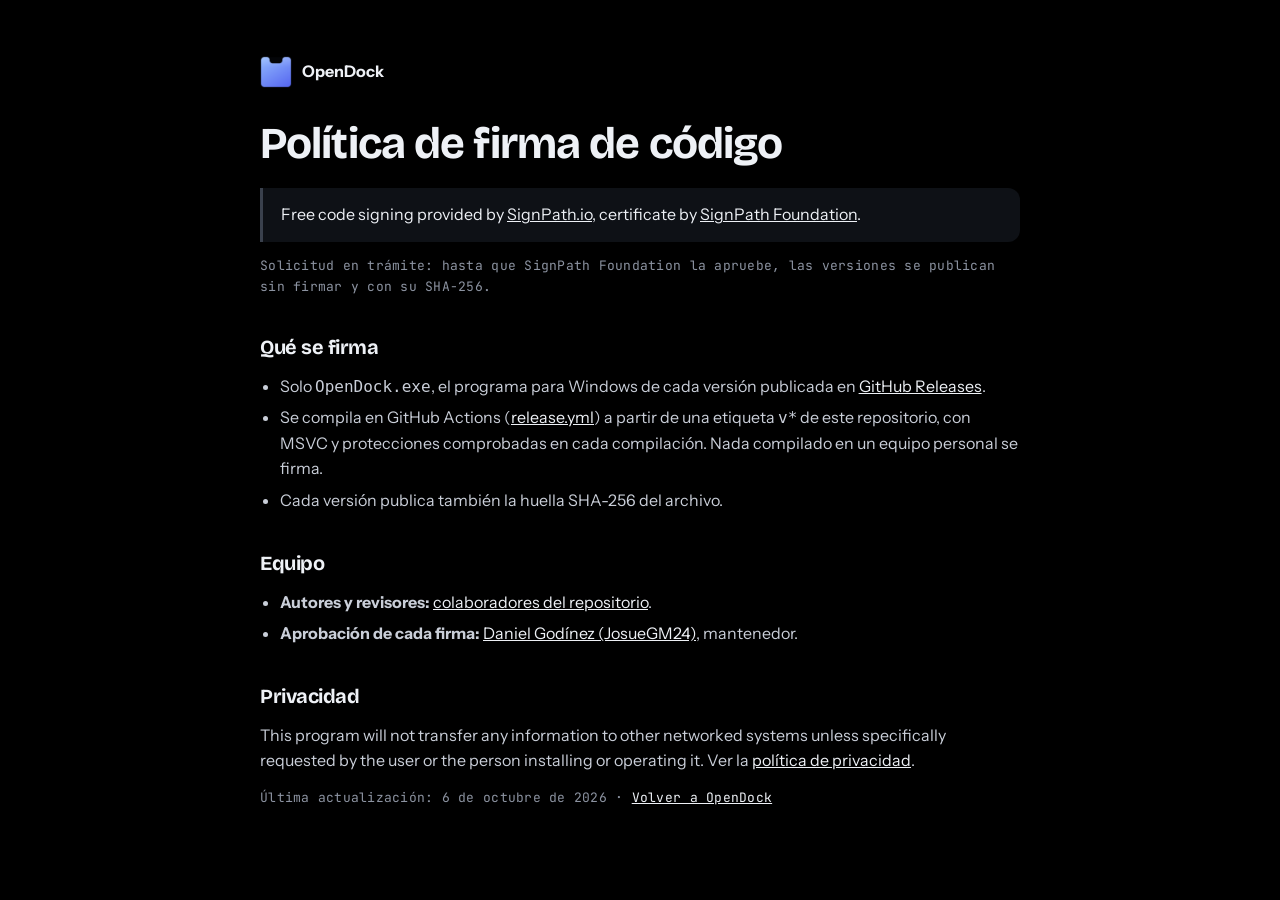
==== docs/firma.html @ fb625aed "Web: política de privacidad, política de firma de código y mención de SignPath en la descarga Lo que" ====
<!doctype html>
<html lang="es">
<head>
<meta charset="utf-8">
<meta name="viewport" content="width=device-width, initial-scale=1">
<title>Política de firma de código — OpenDock</title>
<link rel="canonical" href="https://open-dock.netlify.app/firma.html">
<link rel="icon" type="image/png" href="assets/favicon.png">
<link rel="preconnect" href="https://fonts.googleapis.com">
<link rel="preconnect" href="https://fonts.gstatic.com" crossorigin>
<link rel="stylesheet" href="https://fonts.googleapis.com/css2?family=Bricolage+Grotesque:opsz,wght@12..96,500;12..96,700;12..96,800&family=Instrument+Sans:wght@400;500;600&family=JetBrains+Mono:wght@400;500&display=swap">
<link rel="stylesheet" href="assets/site.css?v=8bc5d6012a">
<style>
.doc { max-width: 760px; margin: 0 auto; padding-block: 56px 72px; display: grid; gap: 14px; }
.doc h1 { font: 700 clamp(30px, 5vw, 44px)/1.1 var(--display); letter-spacing: -.02em; margin: 18px 0 6px; }
.doc h2 { font: 700 20px/1.3 var(--display); margin: 22px 0 0; }
.doc p, .doc li { color: #C9CED8; font-size: 16px; line-height: 1.6; }
.doc p { margin: 0; }
.doc ul { margin: 0; padding-left: 20px; display: grid; gap: 6px; }
.doc a { color: var(--ink); }
.doc .meta { color: var(--mute); font-size: 13px; }
.doc blockquote { margin: 0; padding: 14px 18px; border-left: 3px solid #3A414D; background: #0E1116; border-radius: 0 12px 12px 0; color: var(--ink); }
</style>
</head>
<body>
<main class="wrap doc">
  <a href="./" style="display:inline-flex;align-items:center;gap:10px;text-decoration:none;color:var(--ink);font-weight:700"><img src="assets/logo.png" alt="" width="32" height="32">OpenDock</a>

  <h1>Política de firma de código</h1>
  <blockquote>Free code signing provided by <a href="https://about.signpath.io/" rel="noopener">SignPath.io</a>, certificate by <a href="https://signpath.org/" rel="noopener">SignPath Foundation</a>.</blockquote>
  <p class="meta">Solicitud en trámite: hasta que SignPath Foundation la apruebe, las versiones se publican sin firmar y con su SHA-256.</p>
  <h2>Qué se firma</h2>
  <ul>
    <li>Solo <code>OpenDock.exe</code>, el programa para Windows de cada versión publicada en <a href="https://github.com/JosueGM24/OpenDock/releases">GitHub Releases</a>.</li>
    <li>Se compila en GitHub Actions (<a href="https://github.com/JosueGM24/OpenDock/blob/main/.github/workflows/release.yml">release.yml</a>) a partir de una etiqueta <code>v*</code> de este repositorio, con MSVC y protecciones comprobadas en cada compilación. Nada compilado en un equipo personal se firma.</li>
    <li>Cada versión publica también la huella SHA-256 del archivo.</li>
  </ul>
  <h2>Equipo</h2>
  <ul>
    <li><b>Autores y revisores:</b> <a href="https://github.com/JosueGM24/OpenDock/graphs/contributors">colaboradores del repositorio</a>.</li>
    <li><b>Aprobación de cada firma:</b> <a href="https://github.com/JosueGM24">Daniel Godínez (JosueGM24)</a>, mantenedor.</li>
  </ul>
  <h2>Privacidad</h2>
  <p>This program will not transfer any information to other networked systems unless specifically requested by the user or the person installing or operating it. Ver la <a href="privacidad.html">política de privacidad</a>.</p>
  <p class="meta">Última actualización: 6 de octubre de 2026 · <a href="./">Volver a OpenDock</a></p>
</main>
</body>
</html>
---- docs/assets/site.css ----
:root { padding-top: env(safe-area-inset-top, 0px); padding-bottom: env(safe-area-inset-bottom, 0px); }
body { margin: 0; }
img { max-width: 100%; }
[hidden] { display: none !important; }
:root {
  color-scheme: dark;
  --oled: #000000;
  --ink: #EEF1F6;
  --mute: #8C93A1;
  --line: #1B1F27;
  --panel: #0B0D11;
  --accent: #8FB8FF;
  --accent-2: #627CFF;
  --display: "Bricolage Grotesque", "Segoe UI Variable Display", "Segoe UI", system-ui, sans-serif;
  --body: "Instrument Sans", "Segoe UI Variable Text", "Segoe UI", system-ui, sans-serif;
  --mono: "JetBrains Mono", "Cascadia Mono", Consolas, monospace;
  --spring: cubic-bezier(.34, 1.56, .64, 1);
  --spring-t: .7s;
}
:root[data-bounce="soft"]   { --spring: cubic-bezier(.3, 1.12, .5, 1); --spring-t: .6s; }
:root[data-bounce="bouncy"] { --spring: cubic-bezier(.28, 2.0, .48, 1); --spring-t: .85s; }
* { box-sizing: border-box; }
body { background: var(--oled); color: var(--ink); font: 16px/1.6 var(--body); padding-inline: 20px; -webkit-font-smoothing: antialiased; }
.wrap { max-width: 1120px; margin-inline: auto; }
a { color: var(--accent); }
button { font: inherit; color: inherit; }
:focus-visible { outline: 2px solid var(--accent); outline-offset: 3px; border-radius: 6px; }
.meta { font: 12px/1.5 var(--mono); color: var(--mute); letter-spacing: .02em; }

/* ── cabecera ── */
header.top { display: flex; align-items: center; justify-content: space-between; gap: 16px; padding-block: 22px; }
.brand { display: flex; align-items: center; gap: 10px; font: 700 19px/1 var(--display); letter-spacing: -.01em; color: var(--ink); text-decoration: none; }
.brand img { width: 30px; height: 30px; display: block; }
nav.links { display: flex; gap: 22px; font-size: 14px; align-items: center; }
nav.links a { color: var(--mute); text-decoration: none; }
nav.links a:hover { color: var(--ink); }
.tag { font: 500 11px/1 var(--mono); color: var(--ink); border: 1px solid #2A303B; border-radius: 999px; padding: 6px 10px; }

/* ── héroe ── */
.hero { padding-block: 36px 24px; display: grid; gap: 36px; }
.hero h1 { font: 800 clamp(44px, 8.4vw, 104px)/.92 var(--display); letter-spacing: -.035em; margin: 0; text-wrap: balance; }
.hero h1 .soft { color: var(--mute); font-weight: 500; }
.hero-copy { display: grid; grid-template-columns: minmax(0, 1.3fr) minmax(0, 1fr); gap: 32px; align-items: end; }
.lede { font-size: 18px; color: #C9CED8; max-width: 52ch; margin: 0; }
.cta-row { display: flex; flex-wrap: wrap; gap: 12px; align-items: center; justify-self: end; }
.also { grid-column: 1 / -1; justify-self: end; margin: 0; display: inline-flex; align-items: center; gap: 8px; font-size: 14px; color: #8E95A3; }
.also svg { width: 16px; height: 16px; flex: none; }
.also a { color: var(--ink); font-weight: 600; text-decoration: none; border-bottom: 1px solid #3A414D; }
.also a:hover { border-color: var(--ink); }
.btn { display: inline-flex; align-items: center; gap: 10px; padding: 13px 20px; border-radius: 999px; font: 600 15px/1 var(--body); text-decoration: none; border: 1px solid transparent; cursor: pointer; transition: transform .45s var(--spring); }
.btn:hover { transform: translateY(-2px) scale(1.02); }
.btn-primary { background: var(--ink); color: #06080B; }
.btn-ghost { color: var(--ink); border-color: #2A303B; background: transparent; }

/* ── controles de la demo ── */
.controls { display: flex; flex-wrap: wrap; gap: 10px 22px; align-items: center; margin-bottom: 14px; }
.ctl { display: flex; align-items: center; gap: 10px; }
.ctl > span { font: 500 12px/1 var(--mono); color: var(--mute); text-transform: uppercase; letter-spacing: .07em; }
.seg { display: inline-flex; background: #0E1116; border: 1px solid #1E232C; border-radius: 999px; padding: 3px; }
.seg button { border: 0; background: transparent; padding: 7px 13px; border-radius: 999px; font: 500 13px/1 var(--body); color: #AEB5C2; cursor: pointer; transition: background .25s, color .25s; }
.seg button[aria-pressed="true"] { background: var(--ink); color: #06080B; }
.switch { display: inline-flex; align-items: center; gap: 8px; background: none; border: 0; cursor: pointer; padding: 0; font: 500 13px/1 var(--body); color: #C9CED8; }
.switch i { width: 34px; height: 20px; border-radius: 999px; background: #232833; position: relative; transition: background .25s; }
.switch i::after { content: ""; position: absolute; left: 2px; top: 2px; width: 16px; height: 16px; border-radius: 50%; background: #fff; transition: transform .5s var(--spring); }
.switch[aria-pressed="true"] i { background: var(--accent-2); }
.switch[aria-pressed="true"] i::after { transform: translateX(14px); }

/* ── pantalla de demo: un monitor de 1280×800 px lógicos, escalado ── */
.screen-box { position: relative; width: 100%; aspect-ratio: 16 / 10; max-width: 100%; border-radius: 14px; overflow: hidden;
  box-shadow: 0 0 0 1px #1E232C, 0 40px 120px -30px rgba(80, 120, 255, .25); background: #0B0F18; }
.desk { position: absolute; left: 0; top: 0; width: 1280px; height: 800px; transform-origin: 0 0; overflow: hidden; isolation: isolate;
  user-select: none; -webkit-user-select: none; cursor: default;
  font-family: "Segoe UI Variable Text", "Segoe UI", system-ui, sans-serif;
  background:
    radial-gradient(55% 65% at 20% 28%, #2F6AA6 0%, transparent 62%),
    radial-gradient(48% 58% at 82% 78%, #8A3F9C 0%, transparent 64%),
    radial-gradient(40% 40% at 60% 20%, #1E8C8C 0%, transparent 70%),
    linear-gradient(140deg, #10213D, #3A2052);
  --bg: #000; --fg: #FFF; --fg2: #AEAEB2; --fg3: #6E6E73; --card: #1C1C1E; --cardHot: #2C2C2E; --line: #38383A;
  --barbg: #000; --barfg: #FFF; --barfg2: #C7C7CC;
  --ccbg: #000; --cccard: #1C1C1E; --track: #3A3A3C; --fill: #FFF; --ink: #1C1C1E;
  --accent: #60CDFF; --glass: none; --ccglass: none; --hair: transparent;
  --dockbg: rgba(0, 0, 0, .75); --run: #FFF; }
.desk[data-mat="glass"] { --bg: rgba(28, 28, 30, .52); --barbg: rgba(28, 28, 30, .52); --card: rgba(255, 255, 255, .075); --cardHot: rgba(255, 255, 255, .13);
  --ccbg: rgba(28, 28, 30, .58); --cccard: rgba(255, 255, 255, .09); --glass: blur(14px) saturate(1.5); --ccglass: blur(22px) saturate(1.5);
  --dockbg: rgba(28, 28, 30, .75); }
.desk[data-mat="system"] { --bg: #F2F2F7; --fg: #000; --fg2: #6C6C70; --fg3: #A1A1A6; --card: #FFF; --cardHot: #E5E5EA; --line: #D1D1D6;
  --barbg: #F2F2F7; --barfg: #000; --barfg2: #3C3C43; --ccbg: #E5E5EA; --cccard: #FFF; --track: #E5E5EA; --fill: #1C1C1E; --ink: #FFF;
  --accent: #005FB8; --hair: rgba(199, 199, 204, .55); --dockbg: rgba(242, 242, 247, .75); --run: #1C1C1E; }
.surf { background: var(--bg); -webkit-backdrop-filter: var(--glass); backdrop-filter: var(--glass); }

/* ventanas de ejemplo */
.dwin { position: absolute; border-radius: 8px; overflow: hidden; box-shadow: 0 18px 50px rgba(0,0,0,.35), 0 0 0 1px rgba(255,255,255,.07); }
.dwin .tb { height: 32px; display: flex; align-items: center; gap: 8px; padding-inline: 12px; font-size: 12px; }
.dwin .tb img, .dwin .tb i { width: 16px; height: 16px; border-radius: 4px; display: block; }
.dwin .tb { cursor: default; touch-action: none; }
.dwin .tb .ctl { margin-left: auto; margin-right: -12px; display: flex; height: 32px; color: inherit; font-size: 11px; }
.dwin .tb .ctl b { width: 46px; display: grid; place-items: center; font-weight: 400; opacity: .75; }
.dwin .tb .ctl b:hover { background: rgba(128, 128, 128, .18); opacity: 1; }
.dwin .tb .ctl b[data-a="close"]:hover { background: #C42B1C; color: #fff; }
.dwin.anim { transition: left .2s cubic-bezier(.2, .8, .2, 1), top .2s cubic-bezier(.2, .8, .2, 1), width .2s cubic-bezier(.2, .8, .2, 1), height .2s cubic-bezier(.2, .8, .2, 1), opacity .2s, transform .25s cubic-bezier(.2, .8, .2, 1); }
.dwin.maxed { border-radius: 0; box-shadow: none; }
.dwin.gone { opacity: 0; pointer-events: none; }
.dwin .ln { position: absolute; left: 24px; height: 9px; border-radius: 5px; }
.w-files { left: 90px; top: 92px; width: 560px; height: 400px; background: rgba(32, 32, 36, .92); color: #E6E6EA; }
.w-files .ln { background: rgba(255,255,255,.09); }
.w-app { left: 430px; top: 150px; width: 620px; height: 420px; background: #F5F6F8; color: #1C1C1E; }
.w-app .ln { background: rgba(0,0,0,.08); }

/* barra superior: 28 px */
.dbar { position: absolute; left: 0; top: 0; width: 1280px; height: 28px; z-index: 30; display: flex; align-items: center; color: var(--barfg);
  background: var(--barbg); -webkit-backdrop-filter: var(--glass); backdrop-filter: var(--glass); font-size: 13px; }
.dbar .left { position: absolute; left: 16px; top: 0; height: 28px; display: flex; align-items: center; }
.dbar .left .ico { width: 13px; height: 13px; border-radius: 3.5px; display: block; }
.dbar .left b { margin-left: 8px; font-weight: 700; white-space: nowrap; }
.dbar .right { position: absolute; right: 16px; top: 0; height: 28px; display: flex; align-items: center; }
.dbar .clock { font-weight: 700; white-space: pre; font-variant-numeric: tabular-nums; }
.bi { display: block; padding: 0; border: 0; background: none; color: inherit; cursor: default; transform-origin: 50% 50%; }
.bi svg { display: block; overflow: visible; }
/* esquinas redondeadas (la máscara de la app): abajo negras; arriba, bajo la barra, con su superficie */
.dcorner { position: absolute; z-index: 29; pointer-events: none; width: var(--rr); height: var(--rr); }
.dcorner.k-bl, .dcorner.k-br { background: #000; }
.dcorner.k-tl, .dcorner.k-tr { background: var(--barbg); -webkit-backdrop-filter: var(--glass); backdrop-filter: var(--glass); }
.desk[data-mat="oled"] .dcorner.k-tl, .desk[data-mat="oled"] .dcorner.k-tr { background: #000; }
.dcorner.k-tl { left: 0; top: 28px; -webkit-mask: radial-gradient(circle at 100% 100%, transparent calc(var(--rr) - .5px), #000 var(--rr)); mask: radial-gradient(circle at 100% 100%, transparent calc(var(--rr) - .5px), #000 var(--rr)); }
.dcorner.k-tr { right: 0; top: 28px; -webkit-mask: radial-gradient(circle at 0 100%, transparent calc(var(--rr) - .5px), #000 var(--rr)); mask: radial-gradient(circle at 0 100%, transparent calc(var(--rr) - .5px), #000 var(--rr)); }
.dcorner.k-bl { left: 0; bottom: 0; -webkit-mask: radial-gradient(circle at 100% 0, transparent calc(var(--rr) - .5px), #000 var(--rr)); mask: radial-gradient(circle at 100% 0, transparent calc(var(--rr) - .5px), #000 var(--rr)); }
.dcorner.k-br { right: 0; bottom: 0; -webkit-mask: radial-gradient(circle at 0 0, transparent calc(var(--rr) - .5px), #000 var(--rr)); mask: radial-gradient(circle at 0 0, transparent calc(var(--rr) - .5px), #000 var(--rr)); }

/* popups pegados a la barra (notch y centro de control): cuerpo + hombros cóncavos */
.pop { position: absolute; top: 28px; z-index: 31; pointer-events: none; }
.pop .body { position: absolute; inset: 0; overflow: hidden; color: var(--fg); background: var(--bg); -webkit-backdrop-filter: var(--glass); backdrop-filter: var(--glass);
  border-radius: 0 0 var(--r, 16px) var(--r, 16px); }
.pop .ear { position: absolute; top: 0; width: var(--ear, 7px); height: var(--ear, 7px); background: var(--bg); -webkit-backdrop-filter: var(--glass); backdrop-filter: var(--glass); }
.pop .ear.l { right: 100%; -webkit-mask: radial-gradient(circle at 0 100%, transparent calc(var(--ear, 7px) - .5px), #000 var(--ear, 7px)); mask: radial-gradient(circle at 0 100%, transparent calc(var(--ear, 7px) - .5px), #000 var(--ear, 7px)); }
.pop .ear.r { left: 100%; -webkit-mask: radial-gradient(circle at 100% 100%, transparent calc(var(--ear, 7px) - .5px), #000 var(--ear, 7px)); mask: radial-gradient(circle at 100% 100%, transparent calc(var(--ear, 7px) - .5px), #000 var(--ear, 7px)); }
.desk[data-mat="oled"] .pop .body, .desk[data-mat="oled"] .pop .ear { background: #000; }
.pop .content { position: absolute; left: 0; top: 0; }
.pop.live { pointer-events: auto; }
.desk[data-mat="system"] .pop .body { box-shadow: inset 0 -1px 0 var(--hair); }

/* notch */
#nNotch .content { width: 100%; }
.peek { position: absolute; left: 0; top: 0; width: 360px; height: 54px; }
.peek .ib { position: absolute; left: 12px; top: 12px; width: 30px; height: 30px; display: grid; place-items: center; }
.ic18 { width: 18px; height: 18px; border-radius: 5px; display: grid; place-items: center; color: #fff; font: 700 10px/1 "Segoe UI", system-ui, sans-serif; position: relative; }
.ic18.photo { border-radius: 50%; width: 18px; height: 18px; }
.ic18 .bdg { position: absolute; right: -3px; bottom: -3px; width: 8px; height: 8px; border-radius: 2px; box-shadow: 0 0 0 1.5px var(--bg); }
.peek .t { position: absolute; left: 52px; top: 8px; height: 20px; right: 70px; font-size: 14px; font-weight: 600; white-space: nowrap; overflow: hidden; text-overflow: ellipsis; line-height: 20px; }
.peek .tm { position: absolute; right: 16px; top: 8px; font-size: 12px; color: var(--fg3); line-height: 20px; }
.peek .b { position: absolute; left: 52px; right: 16px; top: 28px; height: 18px; font-size: 12px; color: var(--fg2); white-space: nowrap; overflow: hidden; text-overflow: ellipsis; line-height: 18px; }
.bellv { position: absolute; left: 0; top: 0; width: 112px; height: 34px; }
.bellv svg { position: absolute; left: 23px; top: 10px; width: 14px; height: 14px; transform-origin: 50% 8%; }
.bellv .cnt { position: absolute; right: 14px; top: 7px; height: 20px; min-width: 24px; padding-inline: 7px; border-radius: 10px; background: var(--accent); color: #fff; font-size: 12px; line-height: 20px; text-align: center; }
.quick { position: absolute; left: 0; top: 0; width: 272px; height: 44px; }
.quick .t { position: absolute; left: 18px; top: 0; line-height: 44px; font-size: 14px; font-weight: 600; }
.quick .cnt { position: absolute; right: 14px; top: 11px; height: 22px; min-width: 24px; padding-inline: 7px; border-radius: 11px; background: var(--accent); color: #fff; font-size: 12px; line-height: 22px; text-align: center; }
.quick .cnt.zero { background: var(--card); color: var(--fg2); }
.quick .mute { position: absolute; top: 8px; width: 28px; height: 28px; border-radius: 50%; background: var(--card); display: grid; place-items: center; color: var(--fg2); }
.quick .mute svg { width: 11px; height: 11px; }
.center { position: absolute; left: 0; top: 0; width: 384px; }
.center .hd { position: absolute; left: 0; top: 0; width: 384px; height: 56px; }
.center .hd .t { position: absolute; left: 24px; top: 0; line-height: 56px; font-size: 17px; font-weight: 600; }
.center .hb { position: absolute; top: 12px; height: 32px; min-width: 32px; border-radius: 16px; background: var(--card); color: var(--fg2); display: grid; place-items: center; font-size: 12px; border: 0; padding: 0; cursor: default; }
.center .hb:hover { background: var(--cardHot); }
.center .hb.txt { padding-inline: 13px; color: var(--fg); }
.center .hb svg { width: 12px; height: 12px; }
.center .list { position: absolute; left: 18px; top: 56px; width: 348px; overflow: hidden; }
.center .empty { position: absolute; left: 0; right: 0; top: 0; height: 120px; display: grid; place-items: center; color: var(--fg2); font-size: 13px; }
.ncard { position: absolute; left: 0; width: 348px; border-radius: 16px; background: var(--card); overflow: hidden; transform-origin: 50% 35px; }
.ncard .ib { position: absolute; left: 14px; top: 20px; width: 30px; height: 30px; display: grid; place-items: center; }
.ncard .ap { position: absolute; left: 54px; top: 9px; height: 16px; font-size: 12px; color: var(--fg2); line-height: 16px; }
.ncard .tm { position: absolute; right: 14px; top: 9px; height: 16px; font-size: 12px; color: var(--fg3); line-height: 16px; }
.ncard .t { position: absolute; left: 54px; right: 14px; top: 26px; height: 20px; font-size: 14px; font-weight: 600; line-height: 20px; white-space: nowrap; overflow: hidden; text-overflow: ellipsis; }
.ncard .b { position: absolute; left: 54px; right: 14px; top: 46px; font-size: 12px; color: var(--fg2); line-height: 16px; overflow: hidden; }
.ncard .acts { position: absolute; left: 54px; right: 14px; display: flex; gap: 8px; }
.ncard .acts span { height: 26px; padding-inline: 12px; border-radius: 13px; font-size: 12px; line-height: 26px; color: var(--fg); background: color-mix(in srgb, var(--fg) 10%, transparent); }
.ncard .acts span:hover { background: color-mix(in srgb, var(--fg) 20%, transparent); }
.ncard .trash { position: absolute; right: 0; top: 0; bottom: 0; width: 0; border-radius: 16px; background: #E5443C; display: grid; place-items: center; overflow: hidden; }
.ncard .trash svg { width: 14px; height: 14px; color: #fff; flex: none; }

/* centro de control: 340 de ancho */
#nCC .body { background: var(--ccbg); -webkit-backdrop-filter: var(--ccglass); backdrop-filter: var(--ccglass); }
#nCC .ear { background: var(--ccbg); -webkit-backdrop-filter: var(--ccglass); backdrop-filter: var(--ccglass); }
.desk[data-mat="oled"] #nCC .body, .desk[data-mat="oled"] #nCC .ear { background: #000; }
.ccw { position: absolute; left: 0; top: 0; width: 340px; height: 396px; }
.ccsec { position: absolute; left: 0; top: 0; width: 340px; height: 396px; transform-origin: 170px 40px; }
.cc-card { position: absolute; background: var(--cccard); border-radius: 16px; }
.cc-row { position: absolute; left: 4px; right: 4px; height: 63px; border-radius: 12px; }
.bub { position: absolute; width: 30px; height: 30px; border-radius: 50%; display: grid; place-items: center; background: #3A3A3C; color: var(--fg); }
.desk[data-mat="system"] .bub { background: #E5E5EA; }
.bub.on { background: var(--accent); color: #fff; }
.bub svg { width: 15px; height: 15px; }
.two { position: absolute; }
.two b { display: block; font-size: 13px; font-weight: 600; line-height: 18px; white-space: nowrap; }
.two span { display: block; font-size: 12px; color: var(--fg2); line-height: 16px; white-space: nowrap; }
.cc-hit { position: absolute; cursor: default; }
.sl-row { position: absolute; left: 14px; right: 14px; height: 54px; }
.sl-row .lb { position: absolute; left: 0; top: 0; font-size: 13px; font-weight: 600; line-height: 18px; }
.sl-row .vl { position: absolute; right: 0; top: 0; font-size: 12px; color: var(--fg2); line-height: 18px; }
.sl-row .tr { position: absolute; left: 0; right: 0; top: 22px; height: 26px; border-radius: 13px; background: var(--track); overflow: hidden; cursor: default; }
.sl-row .fl { position: absolute; left: 0; top: 0; bottom: 0; border-radius: 13px; background: var(--fill); min-width: 26px; }
.sl-row .gl { position: absolute; left: 4px; top: 0; width: 26px; height: 26px; display: grid; place-items: center; }
.sl-row .gl svg { width: 14px; height: 14px; }
.cc-pill { position: absolute; height: 34px; border-radius: 17px; font-size: 12px; line-height: 34px; text-align: center; cursor: default; }
.set-row { position: absolute; left: 18px; right: 18px; height: 48px; display: flex; align-items: center; justify-content: space-between; font-size: 13px; }
.set-row + .set-row::before { content: ""; position: absolute; left: 0; right: 0; top: 0; height: 1px; background: var(--track); }
.dseg { display: flex; background: color-mix(in srgb, var(--fg) 8%, transparent); border-radius: 9px; padding: 2px; }
.dseg button { border: 0; background: none; color: var(--fg); font: 12px/1 "Segoe UI Variable Text", "Segoe UI", sans-serif; padding: 6px 9px; border-radius: 7px; cursor: default; }
.dseg button[aria-pressed="true"] { background: var(--accent); color: #fff; }

/* dock: iconos de 38, separación 12 */
.ddock { position: absolute; left: 0; top: 0; width: 1280px; height: 800px; pointer-events: none; z-index: 20; }
.ddock .panel { position: absolute; height: 60px; border-radius: 18px; background: var(--dockbg); -webkit-backdrop-filter: blur(11px) saturate(1.5); backdrop-filter: blur(11px) saturate(1.5); pointer-events: auto; }
.ddock .app { position: absolute; width: 38px; height: 38px; border-radius: 9px; transform-origin: 50% 100%; pointer-events: auto; }
.ddock .app .glyph { position: absolute; inset: 0; display: grid; place-items: center; color: rgba(255,255,255,.95); font: 700 15px/1 "Segoe UI", sans-serif; }
.ddock .run { position: absolute; height: 3px; border-radius: 2px; background: var(--run); }
.ddock .tip { position: absolute; padding: 5px 9px; border-radius: 7px; font-size: 12px; color: var(--fg); background: var(--bg); -webkit-backdrop-filter: var(--glass); backdrop-filter: var(--glass); white-space: nowrap; opacity: 0; transition: opacity .15s; pointer-events: none; }
.dzone { position: absolute; left: 0; right: 0; bottom: 0; height: 90px; z-index: 19; }
.hint-d { position: absolute; left: 0; right: 0; bottom: 96px; text-align: center; font: 13px/1 "JetBrains Mono", Consolas, monospace; color: rgba(255,255,255,.55); z-index: 1; transition: opacity .3s; }
.dimmer { position: absolute; inset: 0; background: #000; pointer-events: none; z-index: 60; opacity: 0; }

.tips { display: flex; flex-wrap: wrap; gap: 8px 18px; margin: 14px 0 0; padding: 0; list-style: none; font-size: 13px; color: var(--mute); }
.tips b { color: #D6DAE2; font-weight: 500; }

/* ── especificaciones ── */
.specs { display: grid; grid-template-columns: repeat(5, minmax(0, 1fr)); border-block: 1px solid var(--line); margin-block: 72px; }
.spec { padding: 22px 18px; border-left: 1px solid var(--line); }
.spec:first-child { border-left: 0; padding-left: 0; }
.spec .v { font: 700 30px/1 var(--display); letter-spacing: -.02em; font-variant-numeric: tabular-nums; }
.spec .v small { font: 500 14px/1 var(--body); color: var(--mute); margin-left: 4px; letter-spacing: 0; }
.spec .k { margin-top: 8px; font-size: 13px; color: var(--mute); }

/* ── piezas ── */
.section-head { display: flex; justify-content: space-between; align-items: end; gap: 24px; flex-wrap: wrap; margin-bottom: 28px; }
h2 { font: 700 clamp(30px, 4.4vw, 50px)/1.02 var(--display); letter-spacing: -.025em; margin: 0; text-wrap: balance; }
.section-head p { margin: 0; color: var(--mute); max-width: 46ch; }
.parts { display: grid; gap: 14px; grid-template-columns: repeat(6, minmax(0, 1fr)); }
.part { background: var(--panel); border: 1px solid var(--line); border-radius: 22px; padding: 26px; display: grid; gap: 14px; align-content: start; grid-column: span 2; }
.part.wide { grid-column: span 3; }
.part.full { grid-column: 1 / -1; grid-template-columns: minmax(0, 1fr) minmax(0, 1.1fr); gap: 28px; align-items: center; }
.part h3 { margin: 0; font: 700 23px/1.1 var(--display); letter-spacing: -.015em; }
.part p { margin: 0; color: #B3B9C5; font-size: 15px; }
.part ul { margin: 0; padding: 0; list-style: none; display: grid; gap: 7px; font-size: 14px; color: #C9CED8; }
.part li { padding-left: 16px; position: relative; }
.part li::before { content: ""; position: absolute; left: 0; top: .62em; width: 6px; height: 6px; border-radius: 50%; background: #3B4252; }
.kbd { font: 500 12px/1 var(--mono); color: var(--ink); background: #151922; border: 1px solid #262C38; border-bottom-width: 2px; border-radius: 6px; padding: 4px 7px; white-space: nowrap; }
.try { justify-self: start; background: none; border: 1px solid #2A303B; border-radius: 999px; padding: 8px 14px; font: 500 13px/1 var(--body); cursor: pointer; color: var(--ink); transition: transform .4s var(--spring), border-color .2s; }
.try:hover { border-color: #4A5263; transform: translateY(-1px); }
.vis { height: 120px; border-radius: 14px; background: #050608; border: 1px solid #14171D; position: relative; overflow: hidden; }
.v-corners { background: radial-gradient(80% 90% at 30% 20%, #23406a, #160f27); --cr: 16; }
.v-corners .k { position: absolute; width: calc(var(--cr) * 2.2px); height: calc(var(--cr) * 2.2px); background: radial-gradient(circle at 100% 100%, transparent calc(70.5% - .5px), #000 71%); }
.v-corners .k.a { left: 0; top: 0; } .v-corners .k.b { right: 0; top: 0; transform: scaleX(-1); }
.v-corners .k.c { left: 0; bottom: 0; transform: scaleY(-1); } .v-corners .k.d { right: 0; bottom: 0; transform: scale(-1,-1); }
.v-corners output { position: absolute; inset: auto 14px 12px auto; font: 11px/1 var(--mono); color: rgba(255,255,255,.7); }
.range { display: flex; gap: 12px; align-items: center; font: 12px/1 var(--mono); color: var(--mute); }
.range input { flex: 1; accent-color: var(--ink); }
/* sonido: como el panel de la app */
.snd { display: grid; gap: 14px; }
.picker { display: grid; grid-template-columns: auto 1fr auto; align-items: center; gap: 12px; background: #050608; border: 1px solid #14171D; border-radius: 14px; padding: 12px; }
.picker button { width: 36px; height: 36px; border-radius: 50%; border: 0; background: #151922; cursor: pointer; font-size: 18px; color: var(--ink); transition: transform .35s var(--spring), background .2s; }
.picker button:hover { background: #1F2430; }
.picker button:active { transform: scale(.9); }
.picker .nm { text-align: center; }
.picker .nm b { display: block; font: 700 20px/1.1 var(--display); }
.picker .nm span { font: 12px/1.6 var(--mono); color: var(--mute); }
.wform { height: 64px; display: flex; align-items: center; gap: 2px; }
.wform i { flex: 1; border-radius: 2px; background: #2B3240; transition: background .1s; min-height: 2px; }
.wform i.hot { background: var(--accent); }
.vol { display: grid; grid-template-columns: 24px 1fr 44px auto; gap: 12px; align-items: center; }
.vol svg { width: 22px; height: 22px; color: #C9CED8; }
.vol input { width: 100%; accent-color: var(--accent); }
.vol output { font: 500 13px/1 var(--mono); color: #C9CED8; text-align: right; font-variant-numeric: tabular-nums; }

/* ── código abierto ── */
.oss { display: grid; grid-template-columns: minmax(0, .9fr) minmax(0, 1.1fr); gap: 48px; margin-block: 96px; align-items: start; }
.oss-logo { width: 96px; height: 96px; display: block; margin-bottom: 22px; }
.oss p { color: #B3B9C5; max-width: 48ch; }
.files { border: 1px solid var(--line); border-radius: 18px; overflow: hidden; }
.files .f { display: grid; grid-template-columns: 130px minmax(0, 1fr) 64px; gap: 14px; padding: 11px 18px; border-top: 1px solid var(--line); font-size: 14px; align-items: baseline; }
.files .f:first-child { border-top: 0; }
.files code { font: 500 13px/1.4 var(--mono); color: var(--ink); }
.files span { color: #A9B0BC; }
.files em { font: 12px/1 var(--mono); color: var(--mute); font-style: normal; text-align: right; font-variant-numeric: tabular-nums; }
.files .f.total { background: #0B0D11; }
pre.cmd { margin: 18px 0 0; padding: 16px 18px; background: #0B0D11; border: 1px solid var(--line); border-radius: 14px; overflow-x: auto; font: 13px/1.7 var(--mono); color: #D6DAE2; }
pre.cmd .c { color: var(--mute); }

/* ── privacidad ── */
.quiet { display: grid; grid-template-columns: minmax(0, 1fr) minmax(0, 1fr); gap: 48px; margin-block: 96px; align-items: start; }
.quiet h2 { max-width: 13ch; }
.facts { display: grid; border-top: 1px solid var(--line); margin: 0; }
.fact { display: grid; grid-template-columns: 150px minmax(0, 1fr); gap: 18px; padding-block: 16px; border-bottom: 1px solid var(--line); font-size: 15px; }
.fact dt { color: var(--mute); font: 500 12px/1.9 var(--mono); text-transform: uppercase; letter-spacing: .06em; }
.fact dd { margin: 0; color: #D6DAE2; }

/* ── instalar ── */
.install { background: var(--panel); border: 1px solid var(--line); border-radius: 28px; padding: clamp(24px, 5vw, 56px); display: grid; gap: 32px; }
.steps { display: grid; grid-template-columns: repeat(3, minmax(0, 1fr)); gap: 28px; margin: 0; padding: 0; list-style: none; counter-reset: s; }
.steps li { counter-increment: s; display: grid; gap: 8px; align-content: start; }
.steps li::before { content: counter(s); font: 700 15px/1 var(--mono); color: #06080B; background: var(--ink); width: 30px; height: 30px; border-radius: 50%; display: grid; place-items: center; }
.steps b { font: 700 19px/1.2 var(--display); }
.steps span { color: #B3B9C5; font-size: 15px; }
.keys { display: flex; flex-wrap: wrap; gap: 10px 22px; font-size: 14px; color: #C9CED8; }
.keys div { display: flex; gap: 8px; align-items: center; }
.signing { margin: 0; font-size: 13px; color: #8E95A3; }
.signing a { color: #C9CED8; }
.tabs.os { margin: 0; justify-self: start; }
.tabs.os button { display: inline-flex; align-items: center; gap: 8px; }
.tabs.os svg { width: 16px; height: 16px; }
.ospanel { display: grid; gap: 28px; min-width: 0; }
.ospanel > *, .oneline > * { min-width: 0; }
.oneline { display: grid; gap: 14px; }
.oneline .lead { margin: 0; font-size: 17px; color: #C9CED8; max-width: 62ch; }
.oneline .lead b { color: var(--ink); }
.cmdline.big { padding: 14px 14px 14px 20px; border-radius: 14px; }
.cmdline.big code { font-size: 15px; }
.cmdline.big .copy { width: 40px; height: 40px; border-radius: 10px; }
.cmdline.big .copy svg { width: 18px; height: 18px; }
.oneline .fine { margin: 0; font-size: 14px; color: #8E95A3; max-width: 78ch; }
.oneline .fine code { font: 12.5px var(--mono); color: #C9CED8; }
.oneline .fine a { color: #C9CED8; }
.install .or { margin: 0; font-size: 14px; color: #8E95A3; }
.pkgs { display: grid; grid-template-columns: repeat(4, minmax(0, 1fr)); gap: 14px; }
.pkg { background: #0E1116; border: 1px solid #1E232C; border-radius: 18px; padding: 18px; display: grid; gap: 6px; align-content: start; }
.pkg b { font: 700 17px/1.2 var(--display); }
.pkg span { font-size: 13px; color: #8E95A3; }
.pkg .dl { justify-self: start; margin-top: 8px; }
.pkg small { font: 11.5px/1.5 var(--mono); color: #6F7684; overflow-wrap: anywhere; }
@media (max-width: 900px) { .pkgs { grid-template-columns: repeat(2, minmax(0, 1fr)); } }
@media (max-width: 520px) { .pkgs { grid-template-columns: 1fr; } .cmdline.big code { font-size: 13px; } }
footer { padding-block: 56px 40px; display: flex; justify-content: space-between; gap: 20px; flex-wrap: wrap; color: var(--mute); font-size: 13px; }
footer p { margin: 0; max-width: 62ch; }


/* ── opiniones: reportar un error / sugerir una función ── */
.talk { margin-block: 96px; display: grid; grid-template-columns: minmax(0, .8fr) minmax(0, 1.2fr); gap: 48px; align-items: start; }
.talk-intro p { color: #B3B9C5; max-width: 40ch; }
.talk-intro .who { margin-top: 28px; display: grid; gap: 14px; }
.tabs { display: inline-flex; background: #0E1116; border: 1px solid #1E232C; border-radius: 999px; padding: 4px; margin-bottom: 18px; }
.tabs button { border: 0; background: transparent; padding: 10px 18px; border-radius: 999px; font: 500 14px/1 var(--body); color: #AEB5C2; cursor: pointer; transition: background .25s, color .25s; }
.tabs button[aria-selected="true"] { background: var(--ink); color: #06080B; }
.fcard { background: var(--panel); border: 1px solid var(--line); border-radius: 24px; padding: clamp(20px, 4vw, 32px); position: relative; }
.fgrid { display: grid; grid-template-columns: 1fr 1fr; gap: 16px; }
.fgrid .full { grid-column: 1 / -1; }
.field { display: grid; gap: 7px; align-content: start; }
.field label { font: 500 13px/1.3 var(--body); color: #D6DAE2; }
.field label small { color: var(--mute); font-weight: 400; }
.field input, .field select, .field textarea { width: 100%; font: 15px/1.45 var(--body); color: var(--ink); background: #06080B; border: 1px solid #232833; border-radius: 12px; padding: 11px 13px; transition: border-color .2s, box-shadow .2s; }
.field textarea { min-height: 112px; resize: vertical; }
.field select { appearance: none; background-image: linear-gradient(45deg, transparent 50%, #8C93A1 50%), linear-gradient(135deg, #8C93A1 50%, transparent 50%); background-position: calc(100% - 18px) 50%, calc(100% - 13px) 50%; background-size: 5px 5px; background-repeat: no-repeat; padding-right: 34px; }
.field input:focus, .field select:focus, .field textarea:focus { outline: none; border-color: var(--accent); box-shadow: 0 0 0 3px rgba(143, 184, 255, .18); }
.field.bad input, .field.bad textarea { border-color: #FF6B6B; }
.field .err { font-size: 12px; color: #FF8A8A; }
.field .err:empty { display: none; }
.hp { position: absolute !important; left: -9999px !important; width: 1px; height: 1px; overflow: hidden; }
.factions { display: flex; flex-wrap: wrap; align-items: center; gap: 14px; margin-top: 20px; }
.send { display: inline-flex; align-items: center; gap: 10px; padding: 13px 22px; border-radius: 999px; border: 0; cursor: pointer; background: var(--ink); color: #06080B; font: 600 15px/1 var(--body); transition: transform .45s var(--spring), opacity .2s; }
.send:hover { transform: translateY(-1px); }
.send[disabled] { opacity: .6; cursor: progress; transform: none; }
.send .spin { width: 14px; height: 14px; border-radius: 50%; border: 2px solid currentColor; border-right-color: transparent; display: none; animation: spin .7s linear infinite; }
.send[disabled] .spin { display: inline-block; }
@keyframes spin { to { rotate: 360deg; } }
.fnote { font-size: 13px; color: var(--mute); }
.fstatus { font-size: 14px; color: #FF8A8A; }
.done { display: grid; gap: 12px; justify-items: start; padding-block: 12px; }
.done .ok { width: 44px; height: 44px; border-radius: 50%; display: grid; place-items: center; background: rgba(48, 209, 88, .14); color: #30D158; }
.done h3 { margin: 0; font: 700 24px/1.15 var(--display); }
.done p { margin: 0; color: #B3B9C5; max-width: 44ch; }
.done button { margin-top: 6px; background: none; border: 1px solid #2A303B; color: var(--ink); border-radius: 999px; padding: 9px 16px; font: 500 14px/1 var(--body); cursor: pointer; }

.vh { position: absolute !important; width: 1px; height: 1px; padding: 0; margin: -1px; overflow: hidden; clip: rect(0 0 0 0); white-space: nowrap; border: 0; }
.drop { display: block; border: 1.5px dashed #2A303B; border-radius: 14px; background: #06080B; cursor: pointer; transition: border-color .2s, background .2s, transform .35s var(--spring); }
.drop:hover, .drop:focus-within { border-color: #3B4560; }
.drop.over { border-color: var(--accent); background: rgba(143, 184, 255, .06); transform: scale(1.01); }
.drop .dz { display: flex; align-items: center; gap: 12px; padding: 16px; color: #A9B0BC; font-size: 14px; }
.drop .dz svg { width: 26px; height: 26px; flex: none; color: var(--mute); }
.drop .dz u { color: var(--accent); text-decoration: none; }
.drop kbd { font: 500 11px/1 var(--mono); padding: 3px 6px; border: 1px solid #2A303B; border-bottom-width: 2px; border-radius: 5px; color: #D6DAE2; }
.drop .pv { display: flex; align-items: center; gap: 14px; padding: 10px; }
.drop .pv[hidden] { display: none; }
.drop .pv img { width: 72px; height: 54px; object-fit: cover; border-radius: 8px; border: 1px solid #232833; animation: pop .4s var(--spring); }
.drop .pv .nm { flex: 1; min-width: 0; font: 12.5px/1.4 var(--mono); color: #C9CED8; overflow: hidden; text-overflow: ellipsis; white-space: nowrap; }
.drop .pv .rm { background: none; border: 1px solid #2A303B; color: var(--ink); border-radius: 999px; padding: 7px 12px; font: 500 13px/1 var(--body); cursor: pointer; }
.drop.has .dz { display: none; }
.field.bad .drop { border-color: #FF6B6B; }
/* créditos */
.maker { display: flex; align-items: center; gap: 14px; flex-wrap: wrap; }
.maker .av { width: 44px; height: 44px; border-radius: 50%; display: grid; place-items: center; background: linear-gradient(160deg, #96BEFF, #5464F0); color: #fff; font: 700 17px/1 var(--display); flex: none; }
.maker b { display: block; font: 600 15px/1.3 var(--body); }
.maker a { color: var(--accent); text-decoration: none; }
.maker a:hover { text-decoration: underline; }
.coffee { justify-self: start; display: inline-flex; align-items: center; gap: 10px; padding: 11px 18px; border-radius: 999px; text-decoration: none; background: #FFDD00; color: #1A1A1A; font: 600 14px/1 var(--body); transition: transform .45s var(--spring); }
.coffee:hover { transform: translateY(-2px) rotate(-1deg); }
.coffee svg { width: 18px; height: 18px; }
footer a { color: #C9CED8; }
@media (max-width: 860px) { .talk { grid-template-columns: 1fr; gap: 28px; } }
@media (max-width: 560px) { .fgrid { grid-template-columns: 1fr; } }


/* ── cabecera fija que se vuelve vidrio al bajar ── */
body { overflow-x: clip; }
header.top { position: sticky; top: env(safe-area-inset-top, 0px); z-index: 50; transition: padding .3s; isolation: isolate; }
header.top::before { content: ""; position: absolute; top: 0; bottom: 0; left: 50%; width: 100vw; transform: translateX(-50%); z-index: -1; opacity: 0;
  background: rgba(0, 0, 0, .72); -webkit-backdrop-filter: blur(16px) saturate(1.4); backdrop-filter: blur(16px) saturate(1.4); border-bottom: 1px solid #14171D; transition: opacity .3s; pointer-events: none; }
header.top.scrolled { padding-block: 14px; }
header.top.scrolled::before { opacity: 1; }
nav.links a { position: relative; }
nav.links a::after { content: ""; position: absolute; left: 0; right: 0; bottom: -4px; height: 1.5px; border-radius: 1px; background: var(--ink); transform: scaleX(0); transform-origin: left; transition: transform .35s var(--spring); }
nav.links a:hover::after { transform: scaleX(1); }

/* ── carga de la página ── */
@keyframes rise { from { opacity: 0; transform: translateY(18px); } to { opacity: 1; transform: none; } }
@keyframes riseScale { from { opacity: 0; transform: translateY(28px) scale(.97); } to { opacity: 1; transform: none; } }
.hero h1 .ln { display: inline-block; animation: rise .8s cubic-bezier(.2, .9, .25, 1) both; }
.hero h1 .ln:nth-of-type(2) { animation-delay: .08s; } .hero h1 .ln:nth-of-type(3) { animation-delay: .16s; }
.hero .lede { animation: rise .8s .22s cubic-bezier(.2, .9, .25, 1) both; }
.hero .cta-row { animation: rise .8s .3s cubic-bezier(.2, .9, .25, 1) both; }
.hero .controls { animation: rise .8s .38s cubic-bezier(.2, .9, .25, 1) both; }
.screen-box { animation: riseScale 1s .42s cubic-bezier(.2, 1.1, .3, 1) both; }
header.top { animation: rise .6s cubic-bezier(.2, .9, .25, 1) both; }

/* ── aparición al bajar (solo con JS; sin él todo está visible) ── */
.js [data-reveal] { opacity: 0; transform: translateY(26px); transition: opacity .7s cubic-bezier(.2, .9, .25, 1), transform .9s cubic-bezier(.2, 1.05, .3, 1); transition-delay: var(--d, 0s); }
.js [data-reveal].in { opacity: 1; transform: none; }

/* botones: pulsar */
.btn:active, .send:active, .try:active, .dl:active { transform: scale(.97); }
.btn-primary .arr { display: inline-block; transition: transform .45s var(--spring); }
.btn-primary:hover .arr { transform: translateY(2px); animation: nudge 1s ease-in-out infinite; }
@keyframes nudge { 50% { transform: translateY(4px); } }

/* ── secciones nuevas ── */
.sec { margin-block: 112px; }
.sec .section-head { margin-bottom: 32px; }
.eyebrow { font: 500 12px/1 var(--mono); color: var(--accent); text-transform: uppercase; letter-spacing: .12em; margin: 0 0 14px; }

/* rendimiento */
.perf { display: grid; grid-template-columns: minmax(0, 1.1fr) minmax(0, .9fr); gap: 20px; }
.meter { background: var(--panel); border: 1px solid var(--line); border-radius: 22px; padding: 26px; display: grid; gap: 22px; align-content: start; }
.mrow { display: grid; gap: 9px; }
.mrow .top { display: flex; justify-content: space-between; align-items: baseline; gap: 12px; }
.mrow .top span { color: #C9CED8; font-size: 14px; }
.mrow .top b { font: 700 26px/1 var(--display); letter-spacing: -.02em; font-variant-numeric: tabular-nums; }
.mrow .top b small { font: 500 13px/1 var(--body); color: var(--mute); margin-left: 3px; }
.track { height: 10px; border-radius: 5px; background: #12151B; overflow: hidden; position: relative; }
.track i { position: absolute; inset: 0 auto 0 0; width: var(--w); border-radius: 5px; background: linear-gradient(90deg, var(--accent-2), var(--accent)); transform-origin: left; }
.js .track i { transform: scaleX(0); transition: transform 1.2s cubic-bezier(.2, 1, .3, 1); transition-delay: var(--d, .15s); }
.js .in .track i { transform: scaleX(1); }
.track.old i { background: #2B3140; }
.mrow .cap { font: 12px/1.4 var(--mono); color: var(--mute); }
.hows { display: grid; gap: 10px; align-content: start; }
.how { display: grid; grid-template-columns: 34px minmax(0, 1fr); gap: 14px; padding: 16px 18px; border: 1px solid var(--line); border-radius: 16px; background: var(--panel); transition: border-color .25s, transform .45s var(--spring); }
.how:hover { border-color: #2A303B; transform: translateX(4px); }
.how .ic { width: 34px; height: 34px; border-radius: 10px; display: grid; place-items: center; background: #12151B; color: var(--accent); }
.how .ic svg { width: 18px; height: 18px; }
.how b { display: block; font: 600 15px/1.3 var(--body); margin-bottom: 3px; }
.how span { color: #A9B0BC; font-size: 14px; }

/* seguridad */
.shield { display: grid; grid-template-columns: repeat(5, minmax(0, 1fr)); gap: 10px; }
.chip { background: var(--panel); border: 1px solid var(--line); border-radius: 16px; padding: 16px; display: grid; gap: 10px; align-content: start; transition: border-color .25s, transform .45s var(--spring); }
.chip:hover { border-color: rgba(48, 209, 88, .45); transform: translateY(-3px); }
.chip .ok { width: 26px; height: 26px; border-radius: 50%; display: grid; place-items: center; background: rgba(48, 209, 88, .13); color: #30D158; }
.chip .ok svg { width: 14px; height: 14px; }
.js .chip .ok svg path { stroke-dasharray: 20; stroke-dashoffset: 20; transition: stroke-dashoffset .5s ease-out; transition-delay: calc(var(--d, 0s) + .35s); }
.js .in .chip .ok svg path, .js .chip.in .ok svg path { stroke-dashoffset: 0; }
.chip b { font: 600 14px/1.25 var(--body); }
.chip span { font-size: 12.5px; color: #A9B0BC; line-height: 1.45; }
.verify { margin-top: 18px; display: grid; grid-template-columns: minmax(0, 1fr) minmax(0, 1fr); gap: 14px; }
.vbox { background: #0B0D11; border: 1px solid var(--line); border-radius: 16px; padding: 18px; display: grid; gap: 10px; }
.vbox p { margin: 0; color: #B3B9C5; font-size: 14px; }
.cmdline { display: flex; align-items: center; gap: 10px; background: #050608; border: 1px solid #171A21; border-radius: 10px; padding: 10px 10px 10px 14px; }
.cmdline code { flex: 1; min-width: 0; font: 12.5px/1.5 var(--mono); color: #D6DAE2; overflow-x: auto; white-space: nowrap; }
.copy { flex: none; width: 32px; height: 32px; border-radius: 8px; border: 1px solid #232833; background: #0E1116; color: #C9CED8; cursor: pointer; display: grid; place-items: center; transition: background .2s, transform .35s var(--spring); }
.copy:hover { background: #161A22; }
.copy:active { transform: scale(.9); }
.copy svg { width: 15px; height: 15px; }
.copy .c2 { display: none; color: #30D158; }
.copy.done .c1 { display: none; }
.copy.done .c2 { display: block; animation: pop .4s var(--spring); }
@keyframes pop { from { transform: scale(.4); } to { transform: none; } }

/* versiones */
.rels { display: grid; gap: 12px; }
.rel { background: var(--panel); border: 1px solid var(--line); border-radius: 22px; padding: 24px; display: grid; grid-template-columns: minmax(0, 1fr) auto; gap: 18px 28px; align-items: start; }
.rel.latest { border-color: #26324A; background: linear-gradient(180deg, rgba(98, 124, 255, .07), transparent 70%), var(--panel); }
.rel h3 { margin: 0; display: flex; align-items: center; gap: 12px; flex-wrap: wrap; font: 700 26px/1.1 var(--display); letter-spacing: -.02em; }
.badge { font: 500 11px/1 var(--mono); text-transform: uppercase; letter-spacing: .08em; padding: 6px 9px; border-radius: 999px; background: rgba(48, 209, 88, .14); color: #30D158; }
.rel .meta2 { margin-top: 8px; display: flex; flex-wrap: wrap; gap: 6px 16px; font: 12.5px/1.5 var(--mono); color: var(--mute); }
.rel ul { margin: 14px 0 0; padding: 0; list-style: none; display: grid; gap: 6px; color: #C9CED8; font-size: 14px; }
.rel li { padding-left: 16px; position: relative; }
.rel li::before { content: ""; position: absolute; left: 0; top: .62em; width: 6px; height: 6px; border-radius: 50%; background: #3B4252; }
.rel .side { display: grid; gap: 10px; justify-items: end; }
.dl { display: inline-flex; align-items: center; gap: 10px; padding: 12px 18px; border-radius: 999px; background: var(--ink); color: #06080B; text-decoration: none; font: 600 14px/1 var(--body); transition: transform .45s var(--spring); white-space: nowrap; }
.dl:hover { transform: translateY(-2px); }
.dl svg { width: 16px; height: 16px; }
.dl.ghost { background: transparent; color: var(--ink); border: 1px solid #2A303B; }
.rel .sha { grid-column: 1 / -1; }
.rel .sha .cmdline code { font-size: 11.5px; }
.skel { height: 110px; border-radius: 22px; border: 1px solid var(--line); background: linear-gradient(90deg, #0B0D11 0%, #12151B 40%, #0B0D11 80%); background-size: 200% 100%; animation: shimmer 1.3s linear infinite; }
@keyframes shimmer { from { background-position: 100% 0; } to { background-position: -100% 0; } }
.rels-foot { margin-top: 14px; font-size: 14px; color: var(--mute); }

@media (max-width: 960px) { .shield { grid-template-columns: repeat(2, minmax(0, 1fr)); } .perf, .verify { grid-template-columns: 1fr; } }
@media (max-width: 640px) { .rel { grid-template-columns: 1fr; } .rel .side { justify-items: start; } }
@media (prefers-reduced-motion: reduce) {
  .js [data-reveal] { opacity: 1; transform: none; }
  .js .track i { transform: none; }
  .js .chip .ok svg path { stroke-dashoffset: 0; }
  .skel { animation: none; }
}

@media (max-width: 860px) {
  .hero-copy, .quiet, .oss, .part.full { grid-template-columns: 1fr; }
  .cta-row, .also { justify-self: start; }
  .specs { grid-template-columns: repeat(2, minmax(0, 1fr)); }
  .spec, .spec:first-child { border-left: 0; padding-left: 0; border-top: 1px solid var(--line); }
  .spec:nth-child(-n+2) { border-top: 0; }
  .parts { grid-template-columns: 1fr; }
  .part, .part.wide { grid-column: auto; }
  .steps { grid-template-columns: 1fr; }
  nav.links a { display: none; }
}
@media (max-width: 520px) {
  .fact { grid-template-columns: 1fr; gap: 4px; }
  .files .f { grid-template-columns: 1fr auto; }
  .files .f span { grid-column: 1 / -1; grid-row: 2; }
}
@media (prefers-reduced-motion: reduce) {
  *, *::before, *::after { transition-duration: .01ms !important; animation: none !important; }
}
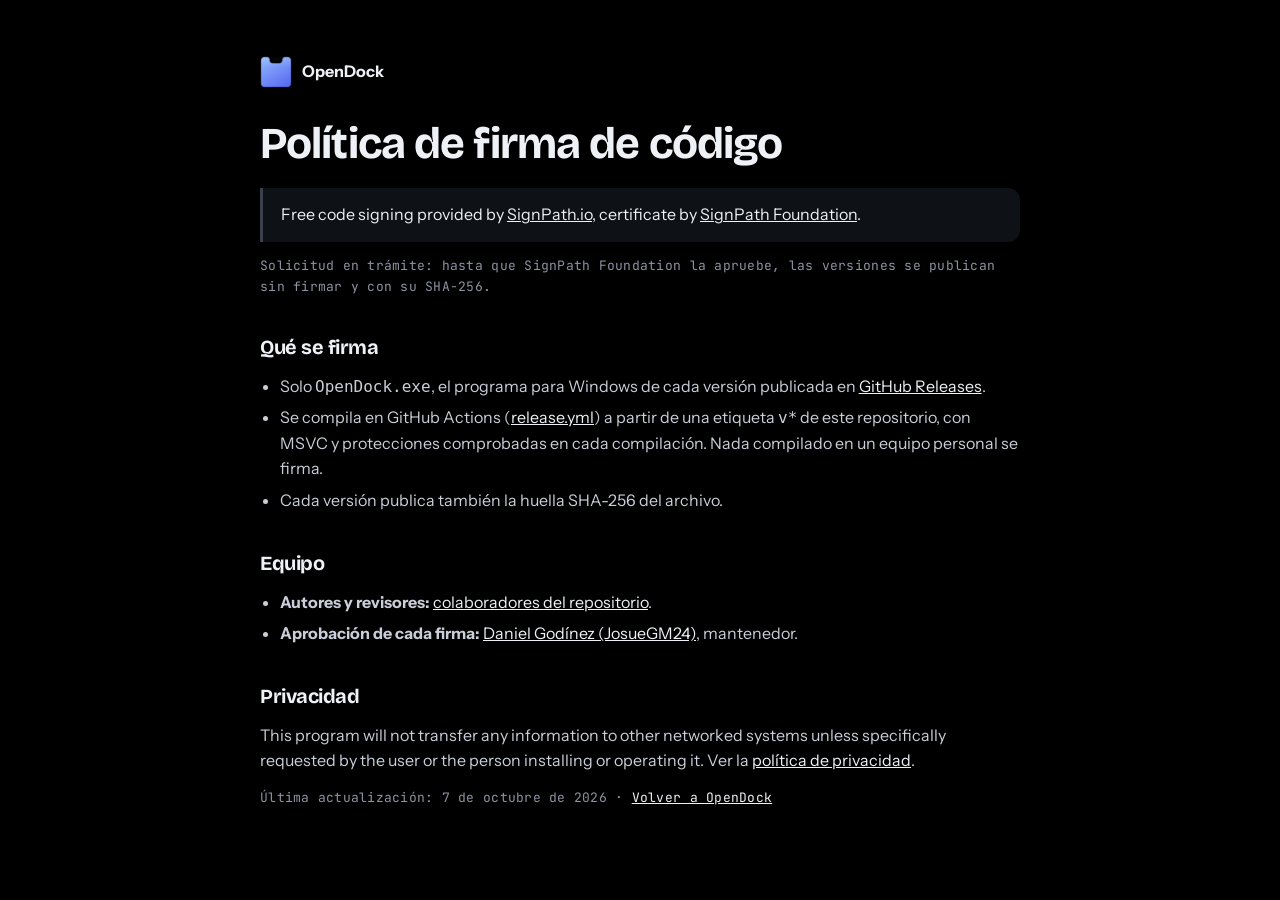
==== commit cea9cdf0: "Web y README: la privacidad dice que solo busca actualizaciones si lo activas Co-Authored-By: Claude" ====
--- a/docs/firma.html
+++ b/docs/firma.html
@@ -9,7 +9,7 @@
 <link rel="preconnect" href="https://fonts.googleapis.com">
 <link rel="preconnect" href="https://fonts.gstatic.com" crossorigin>
 <link rel="stylesheet" href="https://fonts.googleapis.com/css2?family=Bricolage+Grotesque:opsz,wght@12..96,500;12..96,700;12..96,800&family=Instrument+Sans:wght@400;500;600&family=JetBrains+Mono:wght@400;500&display=swap">
-<link rel="stylesheet" href="assets/site.css?v=8bc5d6012a">
+<link rel="stylesheet" href="assets/site.css?v=da499543c0">
 <style>
 .doc { max-width: 760px; margin: 0 auto; padding-block: 56px 72px; display: grid; gap: 14px; }
 .doc h1 { font: 700 clamp(30px, 5vw, 44px)/1.1 var(--display); letter-spacing: -.02em; margin: 18px 0 6px; }
@@ -42,7 +42,7 @@
   </ul>
   <h2>Privacidad</h2>
   <p>This program will not transfer any information to other networked systems unless specifically requested by the user or the person installing or operating it. Ver la <a href="privacidad.html">política de privacidad</a>.</p>
-  <p class="meta">Última actualización: 6 de octubre de 2026 · <a href="./">Volver a OpenDock</a></p>
+  <p class="meta">Última actualización: 7 de octubre de 2026 · <a href="./">Volver a OpenDock</a></p>
 </main>
 </body>
 </html>
--- a/docs/assets/site.css
+++ b/docs/assets/site.css
@@ -311,6 +311,15 @@
 .ospanel { display: grid; gap: 28px; min-width: 0; }
 .ospanel > *, .oneline > * { min-width: 0; }
 .oneline { display: grid; gap: 14px; }
+.lininst { display: flex; flex-wrap: wrap; gap: 18px 24px; align-items: center; padding: 22px; border-radius: 20px; background: #0E1116; border: 1px solid #1E232C; }
+.linbtn { font-size: 17px; padding: 15px 28px; }
+.linbtn svg { width: 18px; height: 18px; }
+.lininfo { display: grid; gap: 4px; min-width: 0; flex: 1 1 320px; }
+.lininfo b { color: var(--ink); }
+.lininfo span { color: #B3B9C5; font-size: 14px; }
+.linalt { font-size: 13px !important; color: #8E95A3 !important; }
+.linalt button { background: none; border: 0; padding: 0; font: inherit; color: #C9CED8; text-decoration: underline; cursor: pointer; }
+.linalt a { color: #C9CED8; }
 .oneline .lead { margin: 0; font-size: 17px; color: #C9CED8; max-width: 62ch; }
 .oneline .lead b { color: var(--ink); }
 .cmdline.big { padding: 14px 14px 14px 20px; border-radius: 14px; }
